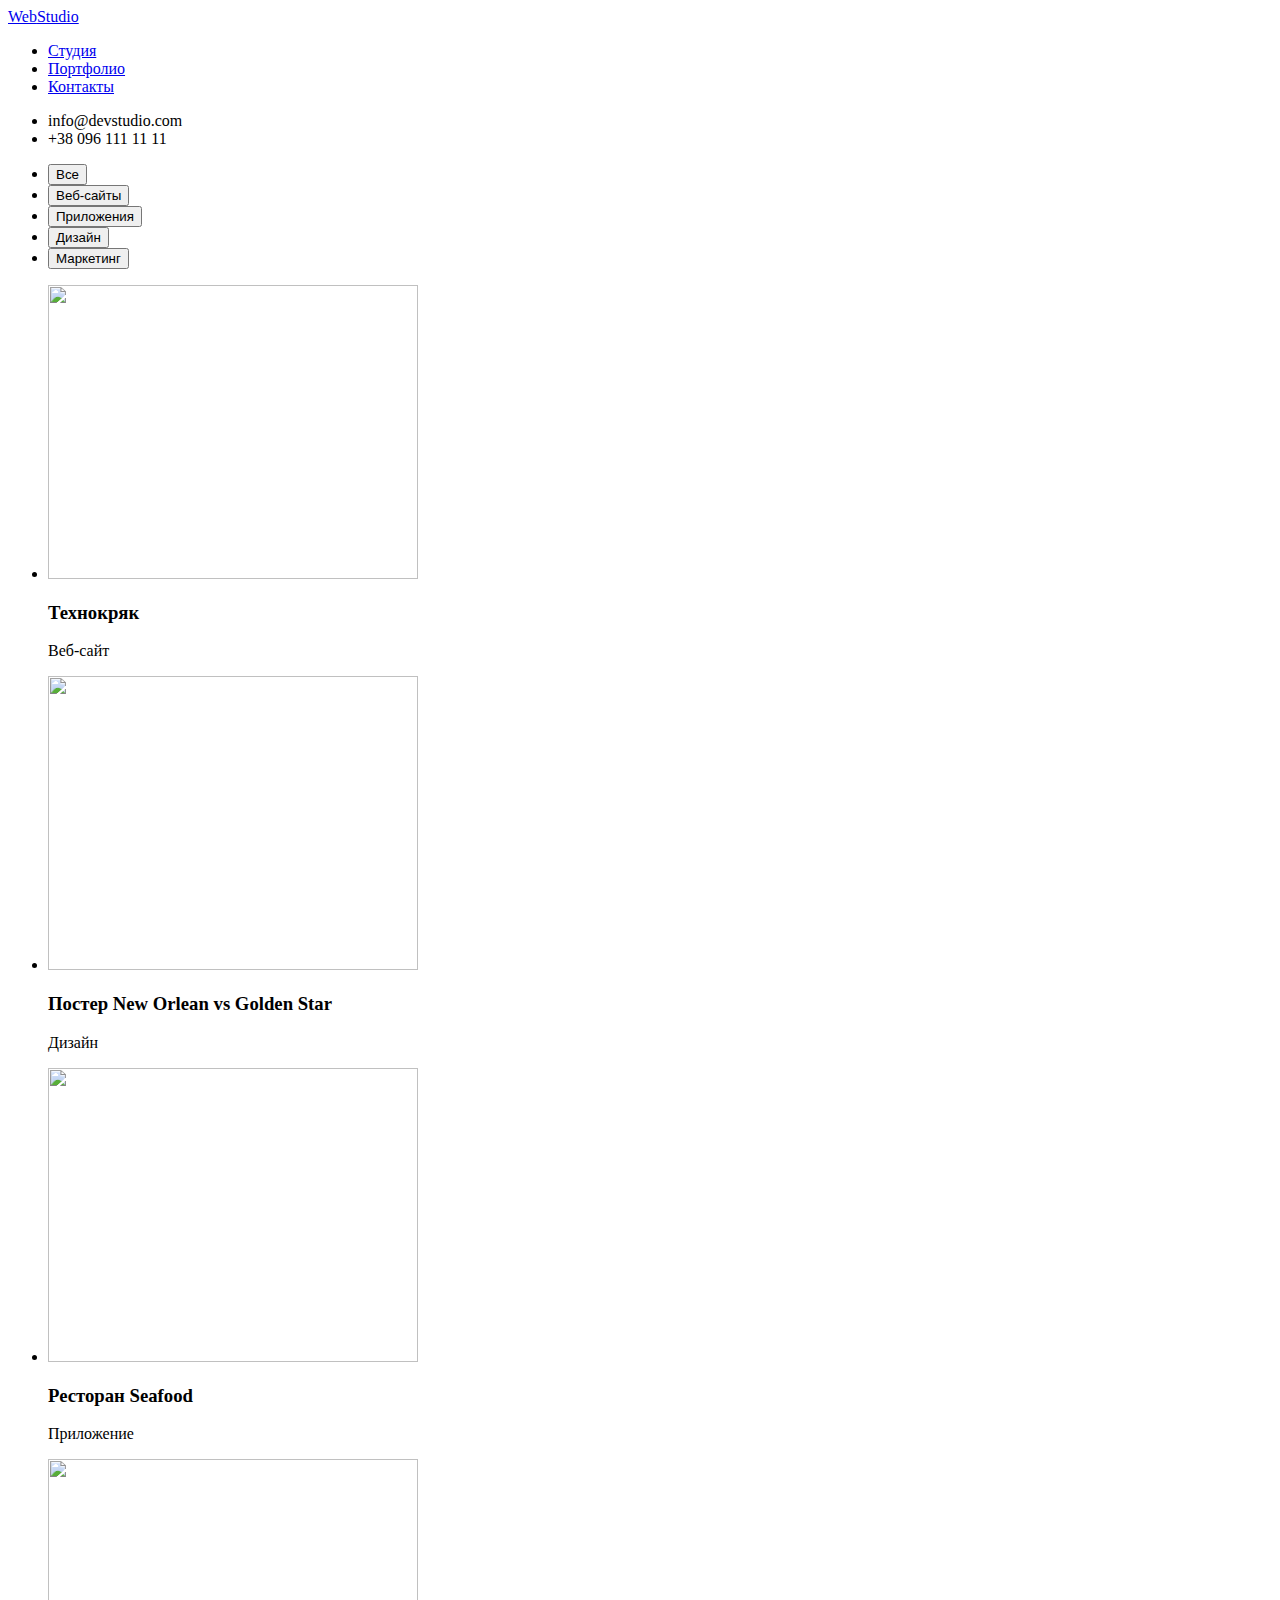
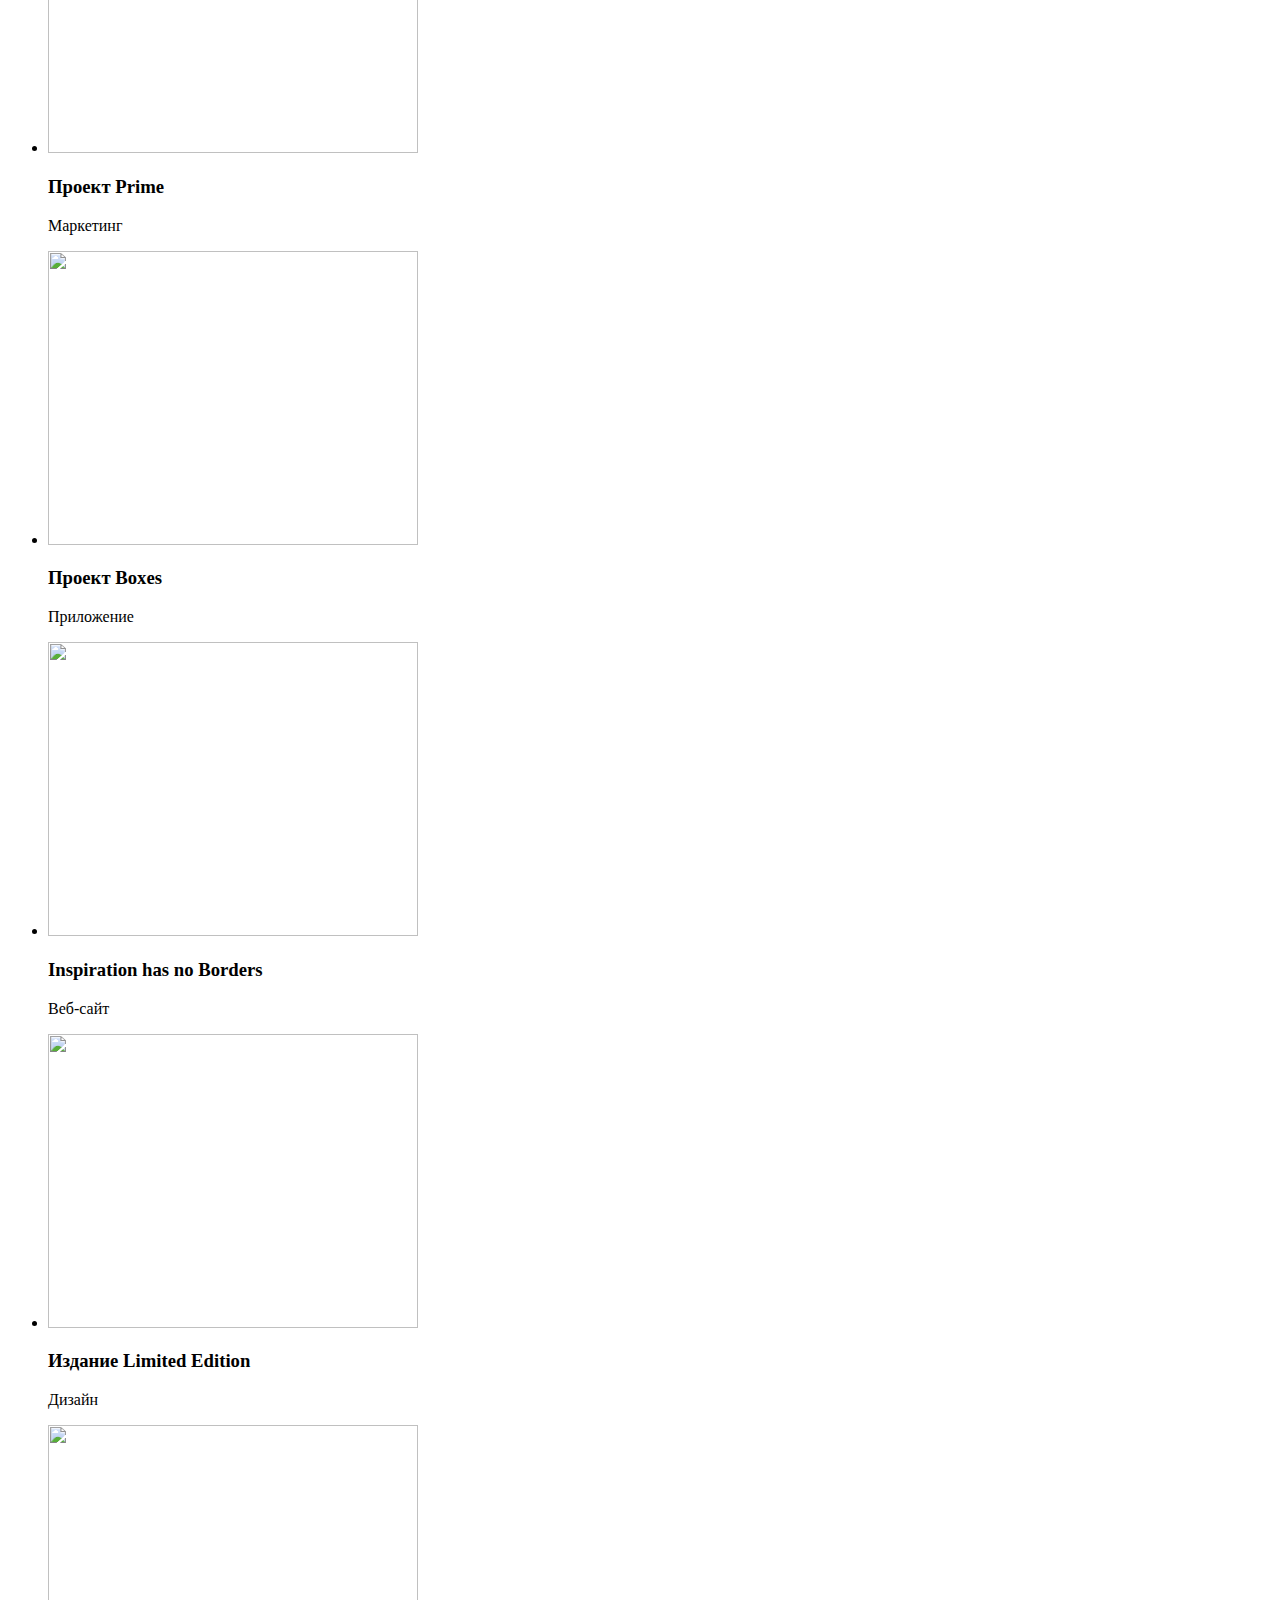
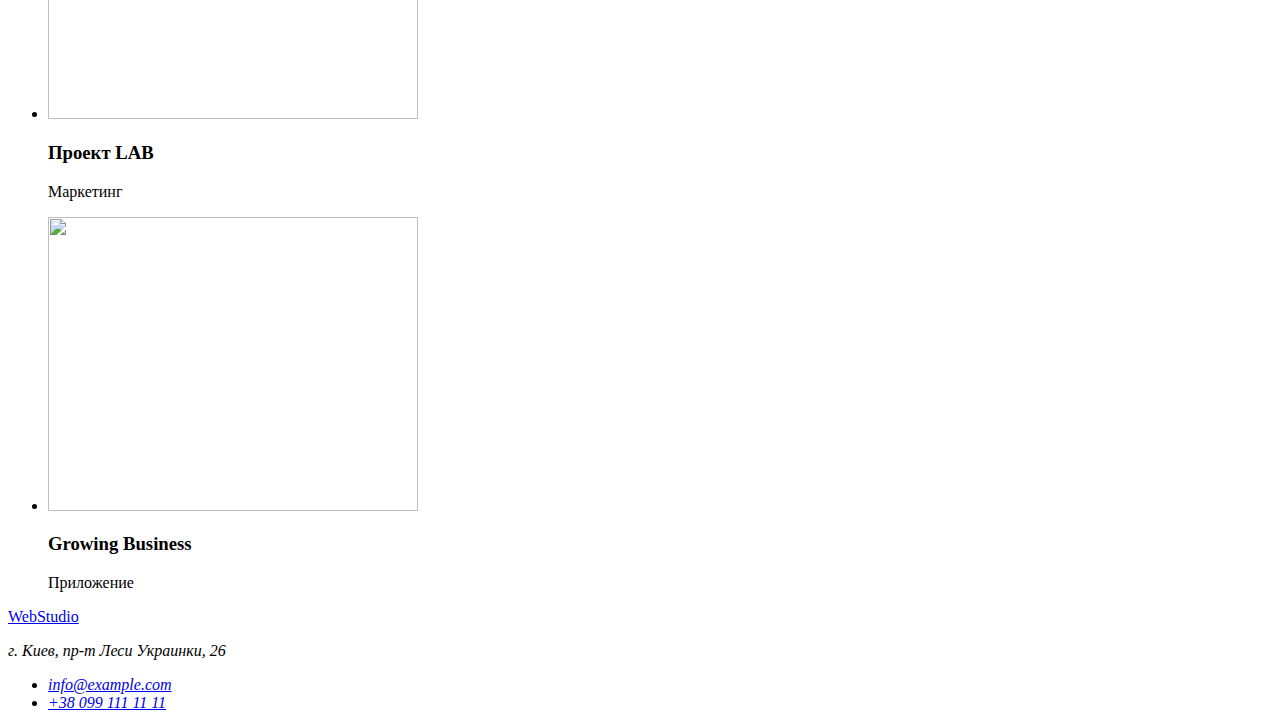
==== portfolio.html @ 505fbaa5 "Create portfolio.html" ====
<!DOCTYPE html>
<html lang="ru">
<head>
    <meta charset="UTF-8">
    <meta http-equiv="X-UA-Compatible" content="IE=edge">
    <meta name="viewport" content="width=device-width, initial-scale=1.0">
    <link href="https://fonts.googleapis.com/css2?family=Roboto:wght@400;500;700;900&display=swap" rel="stylesheet">
    <link href="https://fonts.googleapis.com/css2?family=Raleway:wght@500;600;700&display=swap" rel="stylesheet">
    <link rel="stylesheet" href="./css/style.css">
    <title>HomeWork</title>
</head>
<body>
    <header class="head">
        <nav class="nav">
            <a class="nav-logo" href="#">Web<span>Studio</span></a>
            <ul class="head-type">
                <li><a class="nav-website" href="./index.html">Студия</a></li>
                <li><a class="nav-website" href="./portfolio.html">Портфолио</a></li>
                <li><a class="nav-website" href="#">Контакты</a></li>
            </ul>
        </nav>

        <ul class="head-adress">
            <li><a class="head-link href="mailto:info@devstudio.com">info@devstudio.com</a></li>
            <li><a class="head-link href="tel:+380961111111">+38 096 111 11 11</a></li>
        </ul>
    </header>
    <main class="main-container">
        <section class="filters">
            <ul>
                <li><button class="filters-btn" type="button">Все</button></li>
                <li><button class="filters-btn" type="button">Веб-сайты</button></li>
                <li><button class="filters-btn" type="button">Приложения</button></li>
                <li><button class="filters-btn" type="button">Дизайн</button></li>
                <li><button class="filters-btn" type="button">Маркетинг</button></li>
            </ul>
            <ul>
                <li>
                    <img src="./images/img_1.jpg" width="370" height="294">
                    <h3 class="project-text">Технокряк</h3>
                    <p class="project-text-p">Веб-сайт</p>
                </li>
                <li>
                    <img src="./images/img_2.jpg" width="370" height="294">
                    <h3 class="project-text">Постер New Orlean vs Golden Star</h3>
                    <p class="project-text-p">Дизайн</p>
                </li>
                <li>
                    <img src="./images/img_3.jpg" width="370" height="294">
                    <h3 class="project-text">Ресторан Seafood</h3>
                    <p class="project-text-p">Приложение</p>
                </li>
                <li>
                    <img src="./images/img_4.jpg" width="370" height="294">
                    <h3 class="project-text">Проект Prime</h3>
                    <p class="project-text-p">Маркетинг</p>
                </li>
                <li>
                    <img src="./images/img_5.jpg" width="370" height="294">
                    <h3 class="project-text">Проект Boxes</h3>
                    <p class="project-text-p">Приложение</p>
                </li>
                <li>
                    <img src="./images/img_6.jpg" width="370" height="294">
                    <h3 class="project-text">Inspiration has no Borders</h3>
                    <p class="project-text-p">Веб-сайт</p>
                </li>
                <li>
                    <img src="./images/img_7.jpg" width="370" height="294">
                    <h3 class="project-text">Издание Limited Edition</h3>
                    <p class="project-text-p">Дизайн</p>
                </li>
                <li>
                    <img src="./images/img_8.jpg" width="370" height="294">
                    <h3 class="project-text">Проект LAB</h3>
                    <p class="project-text-p">Маркетинг</p>
                </li>
                <li>
                    <img src="./images/img_9.jpg" width="370" height="294">
                    <h3 class="project-text">Growing Business</h3>
                    <p class="project-text-p">Приложение</p>
                </li>
            </ul>
        </section>
    </main>
    <footer class="footer">
        <a class="footer-logo" href="#">Web<span>Studio</span></a>
        <address>
            <p>г. Киев, пр-т Леси Украинки, 26</p>
            <ul>
                <li class="head-adress"><a class="footer-link" href="mailto:info@example.com">info@example.com</a></li>
                <li class="head-adress"><a class="footer-link" href="tel:+380991111111">+38 099 111 11 11</a></li>
            </ul>
        </address>
    </footer>
</body>
</html>
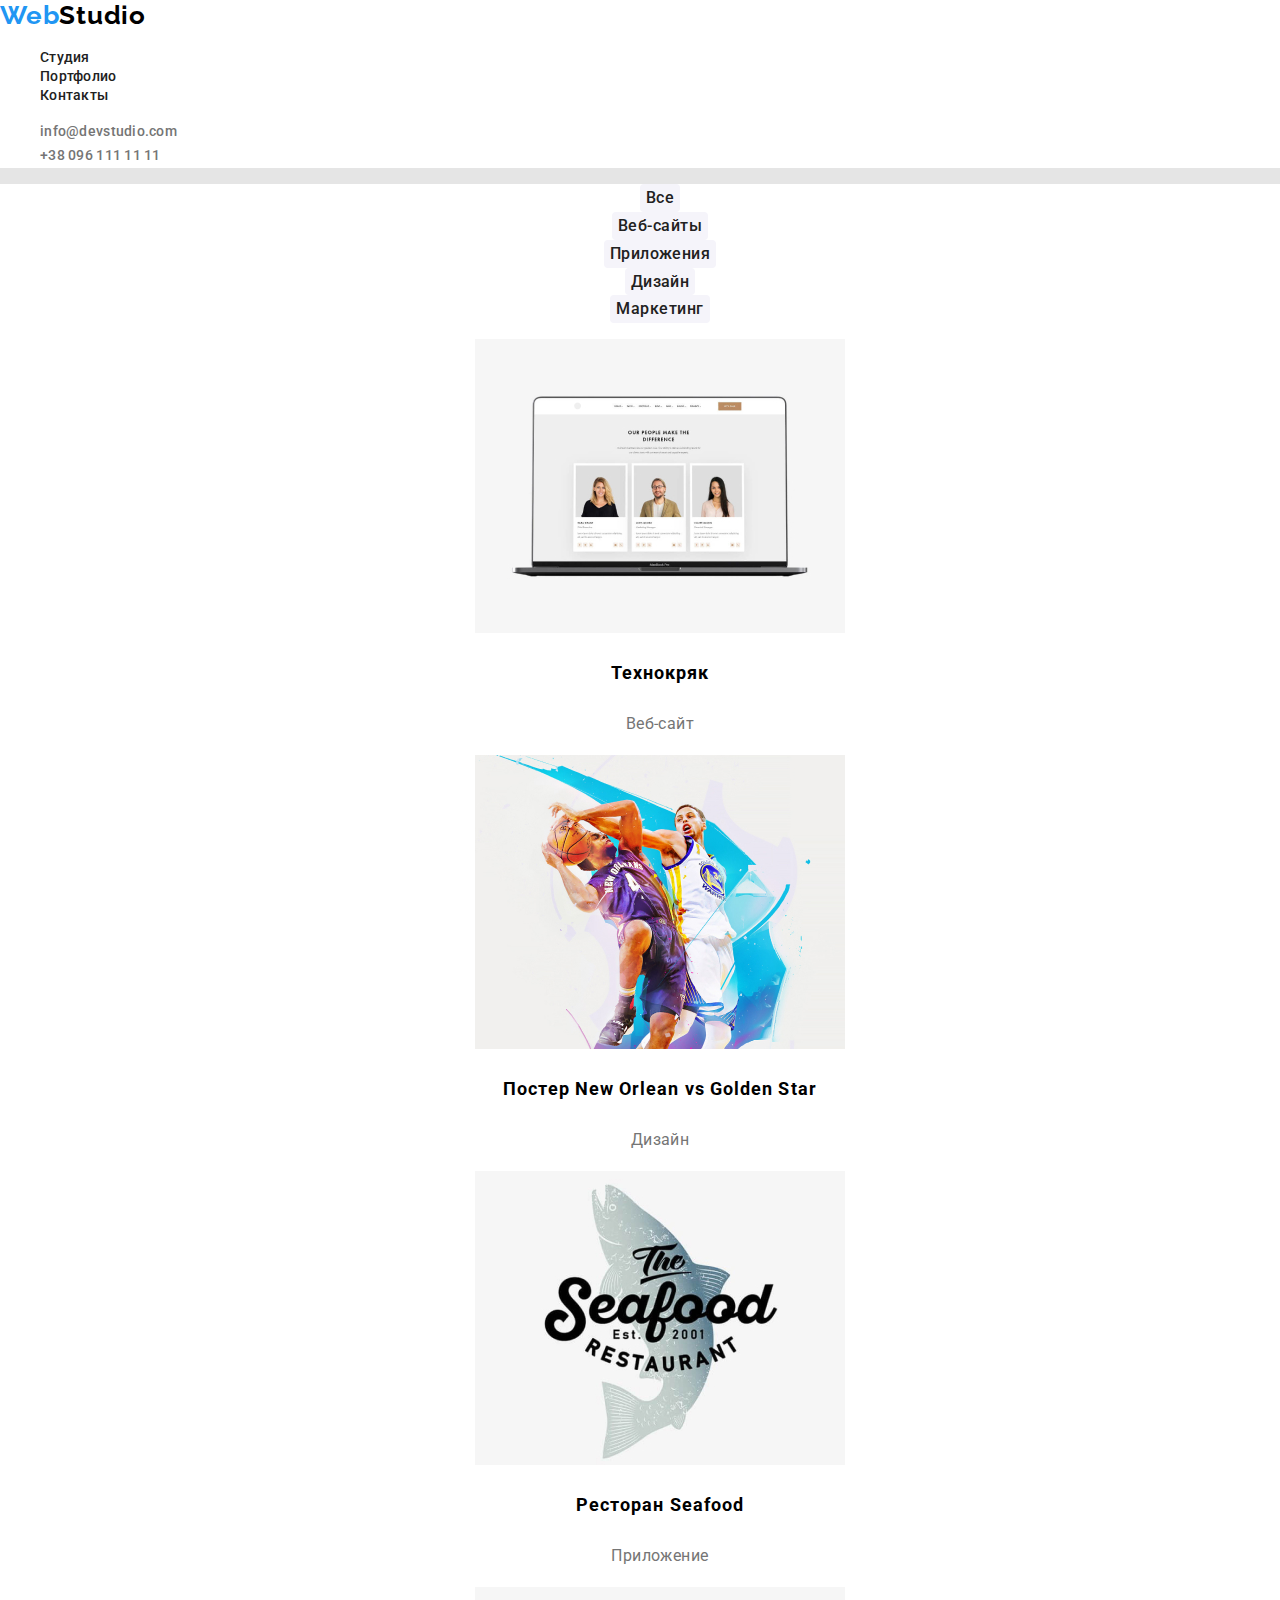
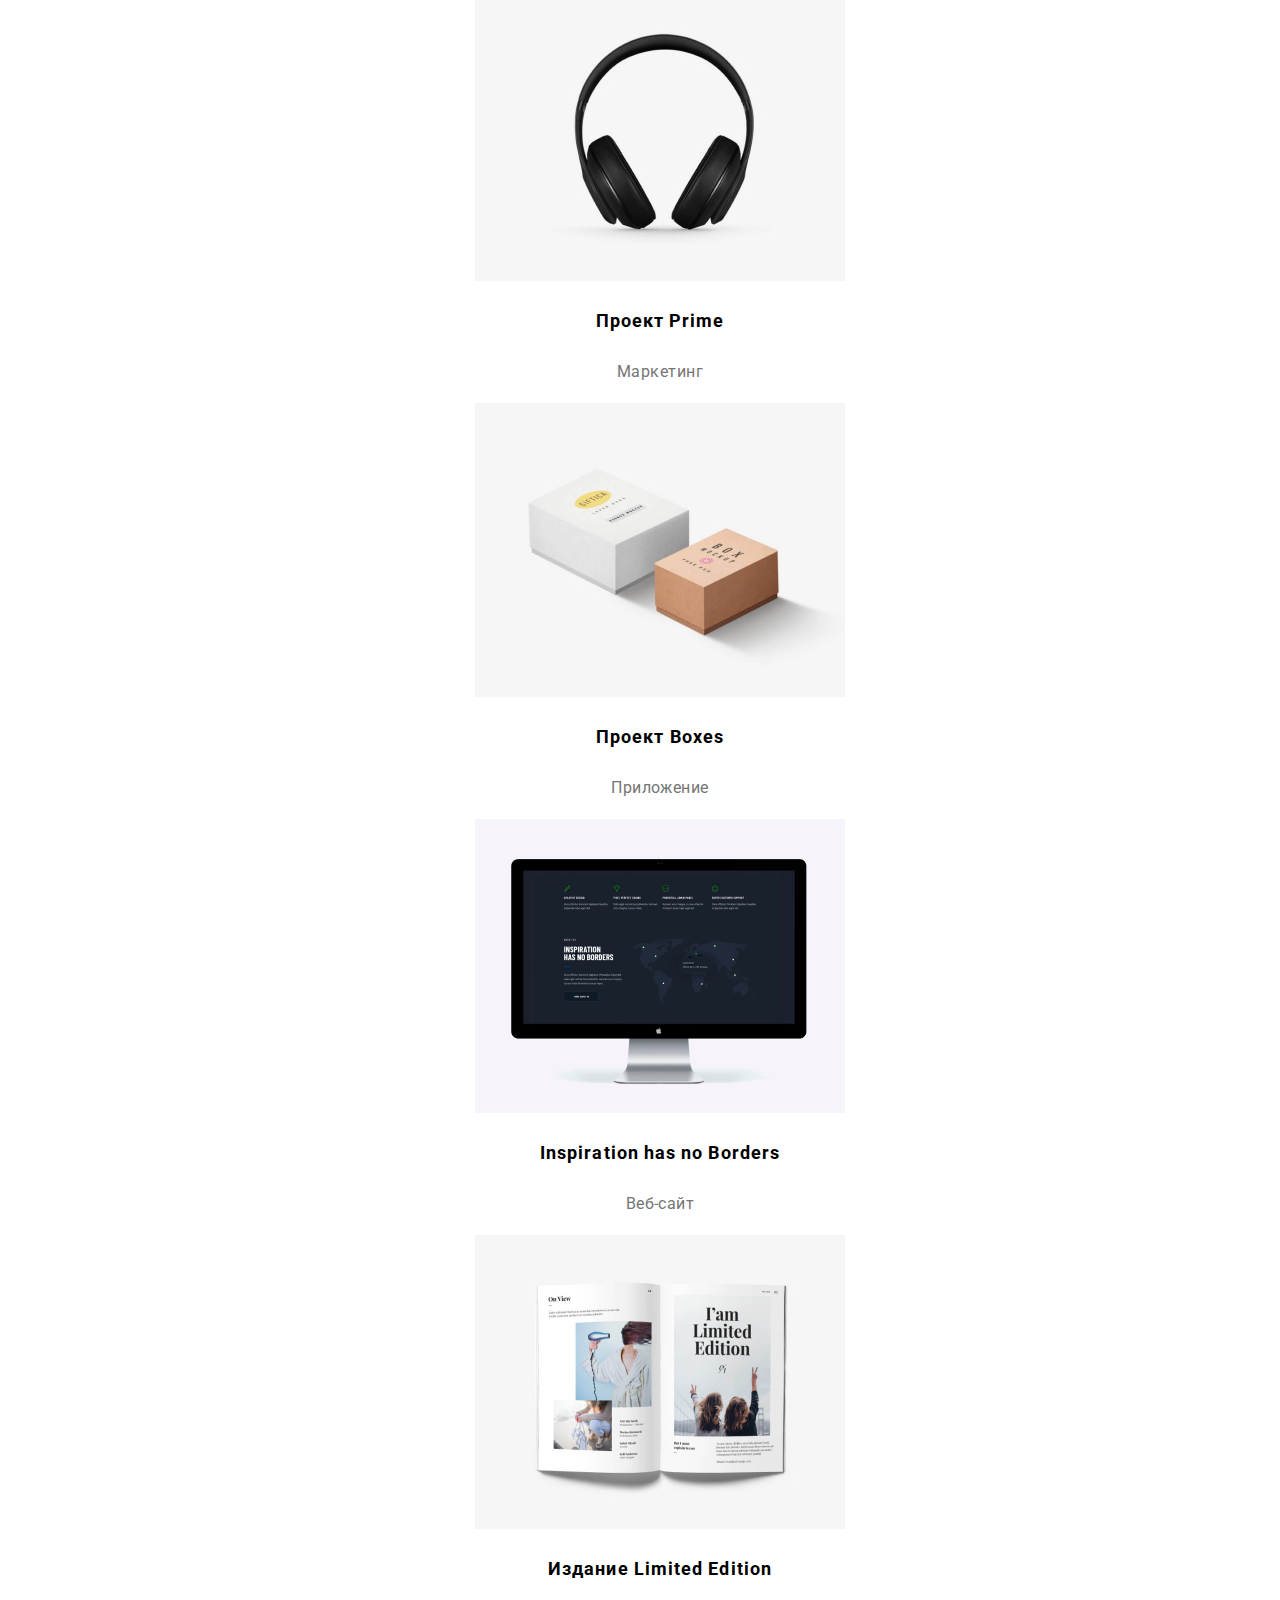
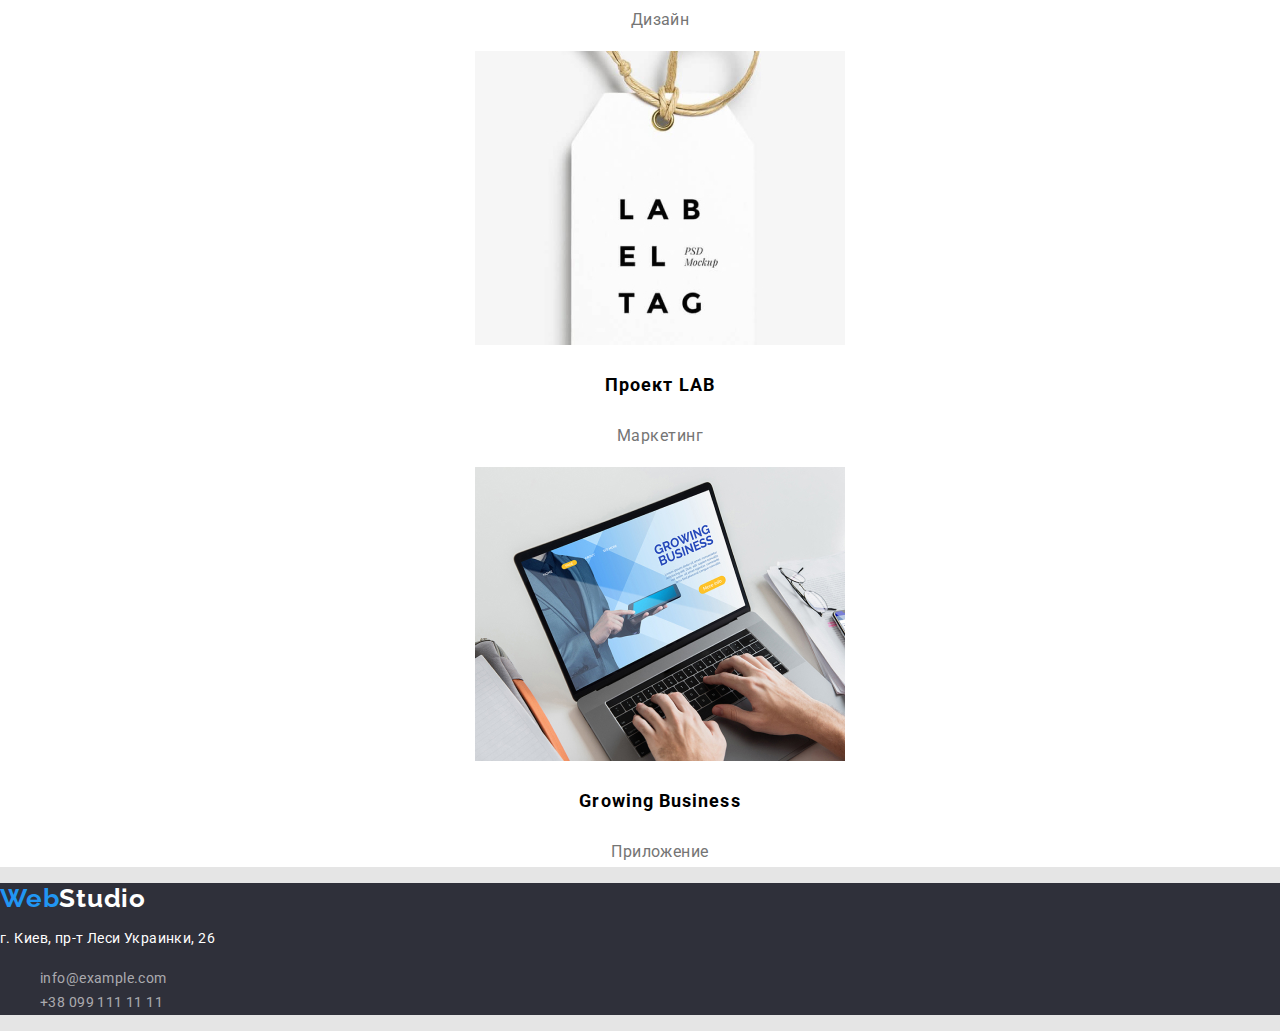
==== commit ece45bbc: "Update portfolio.html" ====
--- a/portfolio.html
+++ b/portfolio.html
@@ -21,8 +21,8 @@
         </nav>
 
         <ul class="head-adress">
-            <li><a class="head-link href="mailto:info@devstudio.com">info@devstudio.com</a></li>
-            <li><a class="head-link href="tel:+380961111111">+38 096 111 11 11</a></li>
+            <li><a class="head-link" href="mailto:info@devstudio.com">info@devstudio.com</a></li>
+            <li><a class="head-link" href="tel:+380961111111">+38 096 111 11 11</a></li>
         </ul>
     </header>
     <main class="main-container">
--- a/css/style.css
+++ b/css/style.css
@@ -0,0 +1,141 @@
+body {
+    font-family: 'Roboto', sans-serif;
+    background: #E5E5E5;
+    color: black;
+    margin: 0;
+}
+
+p {
+    letter-spacing: 0.03em;
+    font-style: normal;
+}
+
+a {
+    font-family: 'Raleway', sans-serif;
+    text-decoration: none;
+    font-weight: 500;
+    color: #212121;
+}
+
+ul {
+    list-style: none;
+}
+
+.head {
+    background: white;
+}
+
+.nav-logo {
+    font-weight: bold;
+    font-size: 26px;
+    line-height: 1.19;
+    letter-spacing: 0.03em;
+    color: #2196F3;
+}
+
+.nav-logo span {
+    color: black;
+}
+
+.nav-website {
+    font-family: 'Roboto', sans-serif;
+    font-size: 14px;
+    line-height: 1.14;
+    letter-spacing: 0.02em;
+    
+}
+
+.nav-website:hover {
+    color: #2196F3;
+}
+
+.head-adress {
+    font-style: normal;
+    font-size: 14px;
+    line-height: 1.71;
+    letter-spacing: 0.03em;
+    color: rgba(255, 255, 255, 0.6);
+ 
+}
+
+.head-link {
+    font-family: 'Roboto', sans-serif;
+    font-weight: 500;
+    font-size: 14px;
+    line-height: 1.14;
+    letter-spacing: 0.02em;
+    color: #757575;
+}
+
+.main-container {
+    background: white;
+}
+
+.filters {
+    text-align: center;
+}
+
+.filters-btn {
+    font-family: 'Roboto', sans-serif;
+    background: #F5F4FA;
+    cursor: pointer;
+    border: none;
+    border-radius: 4px;
+    font-style: normal;
+    font-weight: 500;
+    font-size: 16px;
+    line-height: 1.62;
+    letter-spacing: 0.03em;
+    color: #212121;
+}
+
+.filters-btn:hover {
+    background: #2196F3;
+    color: white;
+    box-shadow: 0px 3px 1px rgba(0, 0, 0, 0.1), 0px 1px 2px rgba(0, 0, 0, 0.08), 0px 2px 2px rgba(0, 0, 0, 0.12);
+}
+
+.project-text {
+    font-weight: bold;
+    font-size: 18px;
+    line-height: 2;
+    letter-spacing: 0.06em;
+}
+
+.project-text-p {
+    font-size: 16px;
+    line-height: 1.87;
+    color: #757575;
+}
+
+.footer {
+    background: #2F303A;
+}
+
+.footer-logo {
+    font-weight: bold;
+    font-size: 26px;
+    line-height: 1.19;
+    letter-spacing: 0.03em;
+    color: #2196F3;
+ 
+}
+
+.footer-logo span {
+    color: white;
+}
+
+.footer p {
+    font-size: 14px;
+    line-height: 1.71;
+    color: #FFFFFF;
+}
+
+.footer-link {
+    font-family: 'Roboto', sans-serif;
+    font-weight: normal;
+    font-size: 14px;
+    line-height: 1.14;
+    letter-spacing: 0.03em;
+    color: rgba(255, 255, 255, 0.6);
+}
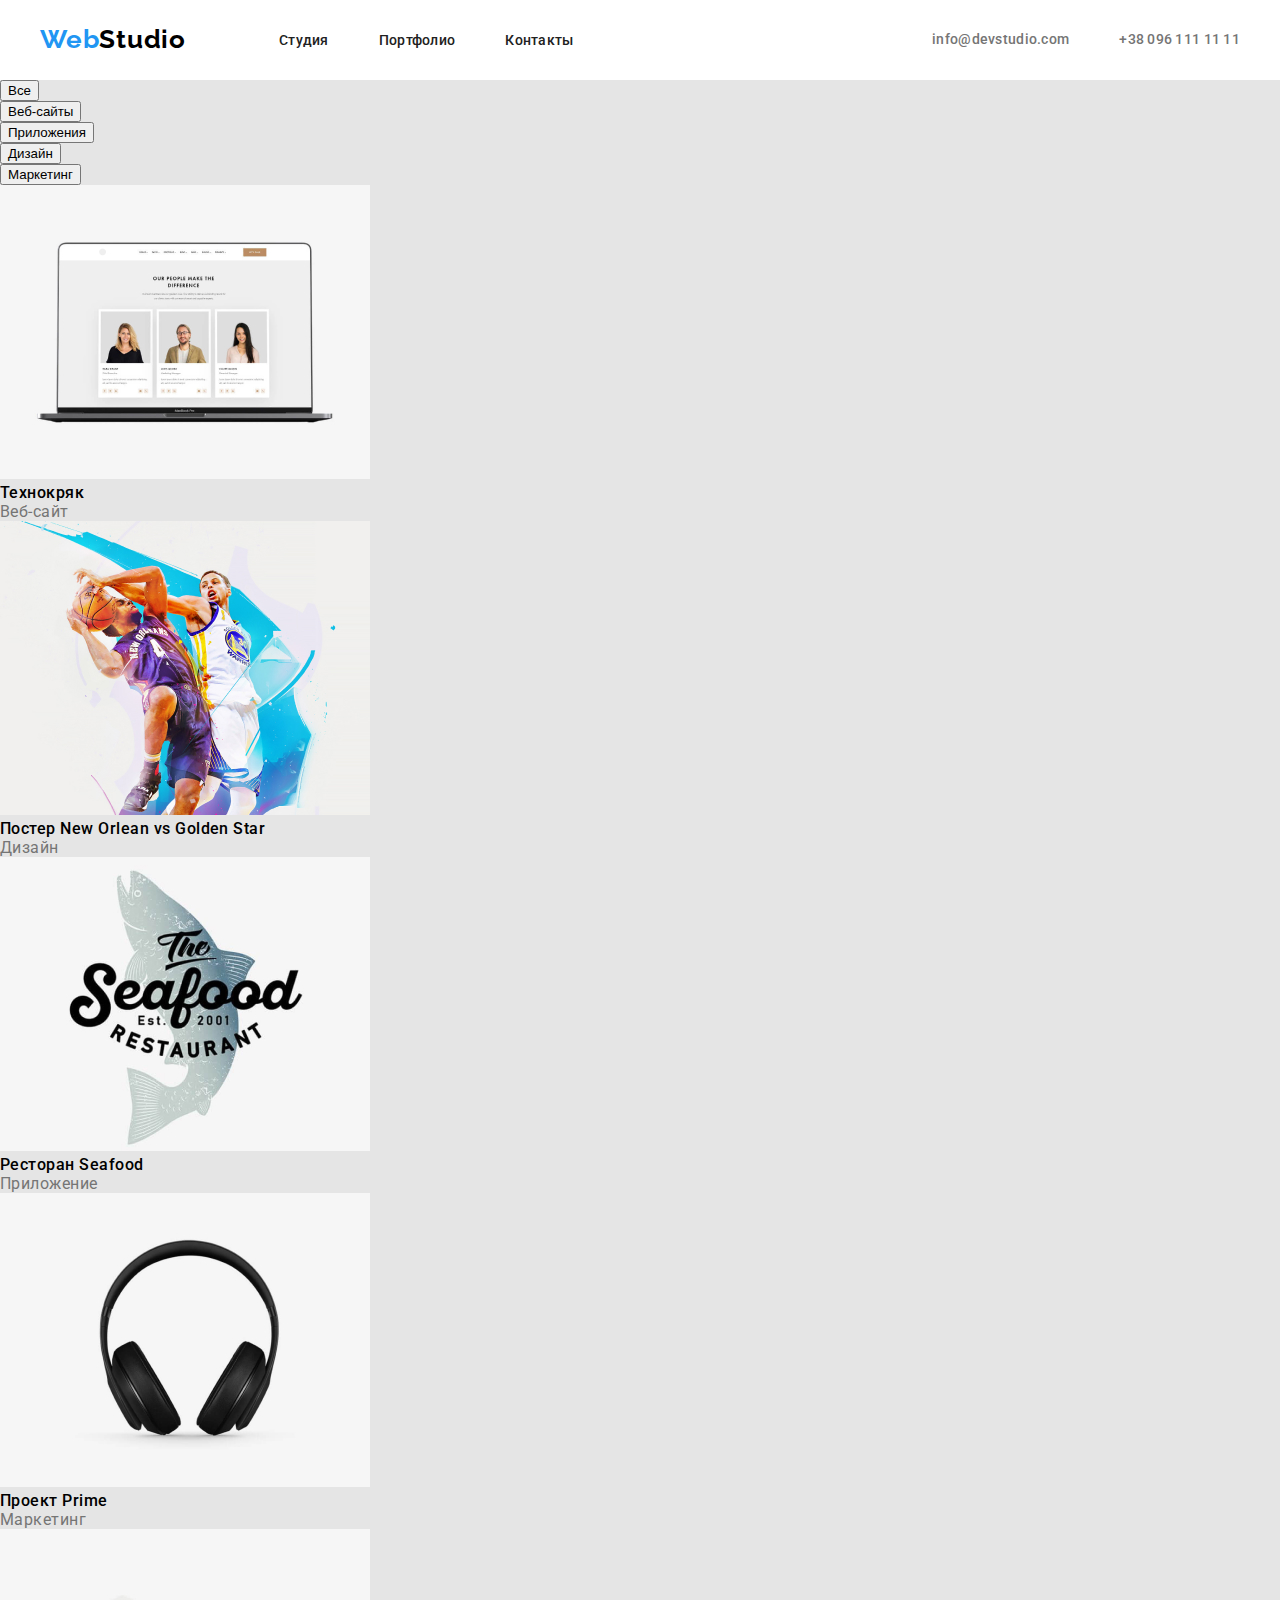
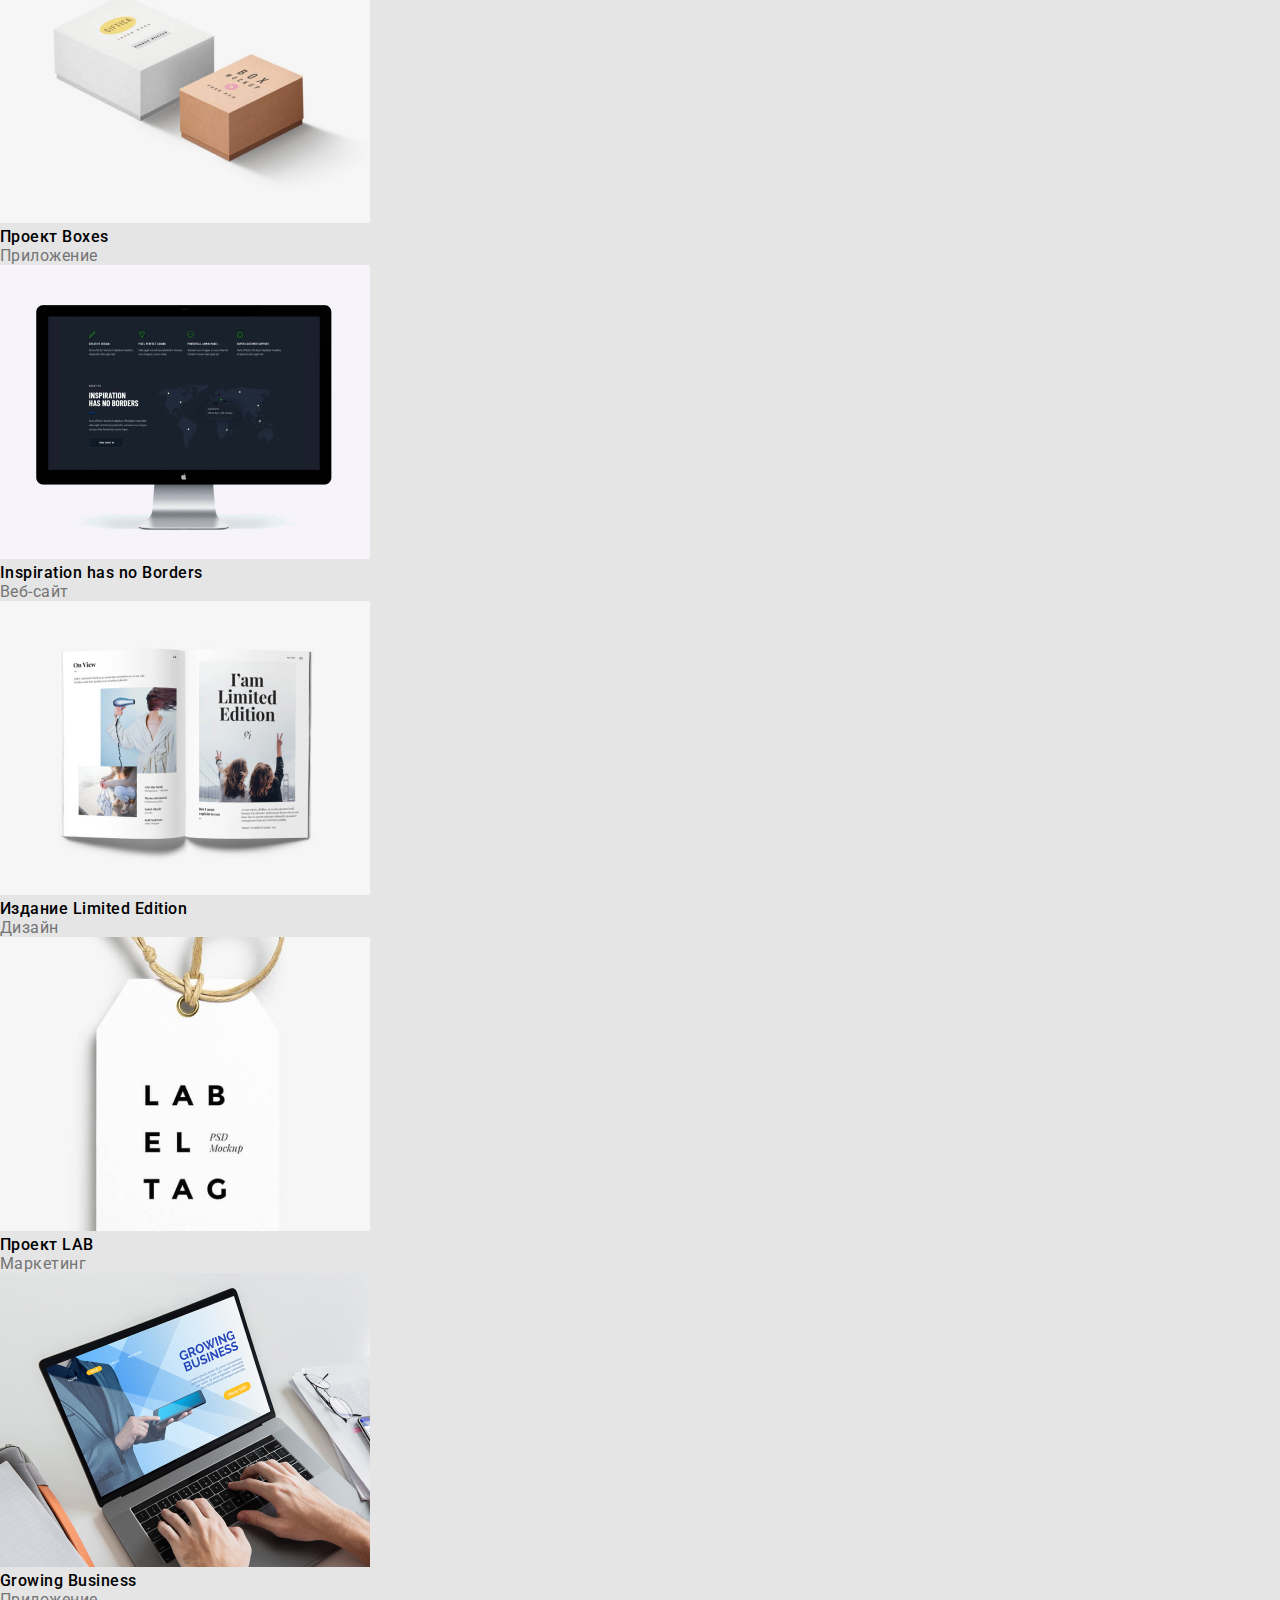
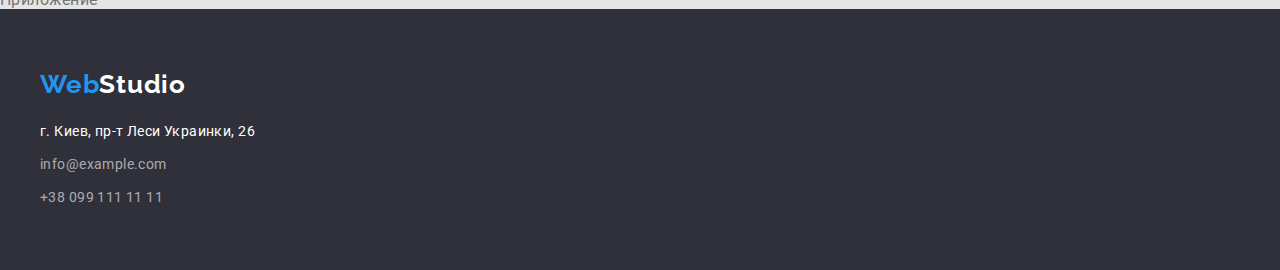
==== commit 99e2f968: "Update portfolio.html" ====
--- a/portfolio.html
+++ b/portfolio.html
@@ -6,24 +6,26 @@
     <meta name="viewport" content="width=device-width, initial-scale=1.0">
     <link href="https://fonts.googleapis.com/css2?family=Roboto:wght@400;500;700;900&display=swap" rel="stylesheet">
     <link href="https://fonts.googleapis.com/css2?family=Raleway:wght@500;600;700&display=swap" rel="stylesheet">
-    <link rel="stylesheet" href="./css/style.css">
+    <link rel="stylesheet" href="./css/styles.css">
     <title>HomeWork</title>
 </head>
 <body>
-    <header class="head">
-        <nav class="nav">
-            <a class="nav-logo" href="#">Web<span>Studio</span></a>
-            <ul class="head-type">
-                <li><a class="nav-website" href="./index.html">Студия</a></li>
-                <li><a class="nav-website" href="./portfolio.html">Портфолио</a></li>
-                <li><a class="nav-website" href="#">Контакты</a></li>
+    <header class="test head">
+        <div class="container">
+            <nav class="nav">
+                <a class="nav-logo" href="#">Web<span>Studio</span></a>
+                <ul class="head-type">
+                    <li><a class="nav-website" href="./index.html">Студия</a></li>
+                    <li><a class="nav-website" href="./portfolio.html">Портфолио</a></li>
+                    <li><a class="nav-website" href="#">Контакты</a></li>
+                </ul>
+            </nav>
+
+            <ul class="head-adress">
+                <li><a class="head-link" href="mailto:info@devstudio.com">info@devstudio.com</a></li>
+                <li><a class="head-link" href="tel:+380961111111">+38 096 111 11 11</a></li>
             </ul>
-        </nav>
-
-        <ul class="head-adress">
-            <li><a class="head-link" href="mailto:info@devstudio.com">info@devstudio.com</a></li>
-            <li><a class="head-link" href="tel:+380961111111">+38 096 111 11 11</a></li>
-        </ul>
+        </div>
     </header>
     <main class="main-container">
         <section class="filters">
@@ -84,14 +86,16 @@
         </section>
     </main>
     <footer class="footer">
-        <a class="footer-logo" href="#">Web<span>Studio</span></a>
-        <address>
-            <p>г. Киев, пр-т Леси Украинки, 26</p>
-            <ul>
-                <li class="head-adress"><a class="footer-link" href="mailto:info@example.com">info@example.com</a></li>
-                <li class="head-adress"><a class="footer-link" href="tel:+380991111111">+38 099 111 11 11</a></li>
-            </ul>
-        </address>
+        <div class="container footer-block">
+            <a class="footer-logo" href="#">Web<span>Studio</span></a>
+            <address>
+                <ul class="footer-type">
+                    <li><p>г. Киев, пр-т Леси Украинки, 26</p></li>
+                    <li class="footer-adress"><a class="footer-link" href="mailto:info@example.com">info@example.com</a></li>
+                    <li class="footer-adress"><a class="footer-link" href="tel:+380991111111">+38 099 111 11 11</a></li>
+                </ul>
+            </address>
+        </div>
     </footer>
 </body>
 </html>
--- a/css/styles.css
+++ b/css/styles.css
@@ -0,0 +1,291 @@
+body {
+    font-family: 'Roboto', sans-serif;
+    background: #E5E5E5;
+    color: black;
+    margin: 0;
+    padding: 0;
+}
+
+p {
+    letter-spacing: 0.03em;
+    color: #757575;
+}
+
+a {
+    font-family: 'Raleway', sans-serif;
+    text-decoration: none;
+    font-weight: 500;
+    color: #212121;
+}
+
+h1 {
+    font-weight: 900;
+    font-size: 44px;
+    line-height: 1.36;
+    text-align: center;
+    letter-spacing: 0.06em;
+    text-transform: uppercase;
+    color: #FFFFFF;
+}
+
+h2 {
+    text-align: center;
+    font-weight: bold;
+    font-size: 36px;
+    line-height: 1.17;
+    letter-spacing: 0.03em;
+}
+
+h3 {
+    font-style: normal;
+    font-weight: 500;
+    font-size: 16px;
+    line-height: 1.19;
+    letter-spacing: 0.03em;
+}
+
+ul {
+    list-style: none;
+}
+
+h1,
+h2,
+h3,
+p,
+ul {
+    margin: 0;
+    padding: 0;
+}
+
+.head {
+    background: white;
+}
+
+.test .container {
+    display: flex;
+    align-items: center;
+    justify-content: space-between;
+}
+
+.container {
+    width: 1200px;
+    margin-left: auto;
+    margin-right: auto;
+    padding-left: 15px;
+    padding-right: 15px;
+}
+
+.nav {
+    display: inline-flex;
+    align-items: center;
+    padding-top: 24px;
+    padding-bottom: 25px;
+}
+
+.nav-logo {
+    font-weight: bold;
+    font-size: 26px;
+    line-height: 1.19;
+    letter-spacing: 0.03em;
+    color: #2196F3;
+    margin-right: 93px;
+}
+
+.nav-logo span {
+    color: black;
+}
+
+.head-type {
+    display: inline-flex;
+}
+
+.head-type li {
+    margin-right: 50px;
+}
+
+.head-type li:last-child {
+    margin-right: 0;
+}
+
+.nav-website {
+    font-family: 'Roboto', sans-serif;
+    font-size: 14px;
+    line-height: 1.14;
+    letter-spacing: 0.02em;
+}
+
+.nav-website:hover {
+    color: #2196F3;
+}
+
+.head-adress {
+    font-style: normal;
+    font-size: 14px;
+    line-height: 1.71;
+    letter-spacing: 0.03em;
+    color: rgba(255, 255, 255, 0.6);
+    display: inline-flex;
+    
+}
+
+.head-adress li {
+    margin-right: 50px;
+}
+
+.head-adress li:last-child {
+    margin-right: 0;
+}
+
+.head-link {
+    font-family: 'Roboto', sans-serif;
+    font-weight: 500;
+    font-size: 14px;
+    line-height: 1.14;
+    letter-spacing: 0.02em;
+    color: #757575;
+}
+
+.head-link:hover {
+    color: #2196F3;
+}
+
+.head-text {
+    font-size: 14px;
+    line-height: 1.71;
+    width: 270px;
+    margin-top: 10px;
+}
+
+.type-text {
+    text-align: center;
+    background: #FFFFFF;
+    box-shadow: 0px 1px 3px rgba(0, 0, 0, 0.12), 0px 1px 1px rgba(0, 0, 0, 0.14), 0px 2px 1px rgba(0, 0, 0, 0.2);
+    border-radius: 0px 0px 4px 4px;
+}
+
+.type-text h3 {
+    margin-top: 30px;
+    margin-bottom: 10px;
+}
+
+.type-text p {
+    margin-bottom: 30px;
+}
+
+.btn {
+    width: 200px;
+    height: 50px;
+    font-style: normal;
+    font-weight: bold;
+    font-size: 16px;
+    line-height: 1.87;
+    background-color: #2196F3;
+    box-shadow: 0px 4px 4px rgba(0, 0, 0, 0.15);
+    color: white;
+    margin-top: 30px;
+    border: none;
+    border-radius: 4px;
+}
+
+.section {
+    padding-bottom: 94px;
+}
+
+.decision {
+    background-color: #2F303A;
+    text-align: center;
+    padding: 200px 0;
+}
+
+.info {
+    padding-top: 94px;
+    background-color: white;
+}
+
+.pictures {
+    background-color: white;
+}
+
+.section h2 {
+    margin-bottom: 50px;
+}
+
+.main-type {
+    width: 100%;
+    display: inline-flex;
+    justify-content: space-between;
+}
+
+.name-title {
+    font-weight: bold;
+    font-size: 14px;
+    line-height: 1.14;
+    text-transform: uppercase;
+}
+
+.text {
+    font-style: normal;
+    font-size: 16px;
+    line-height: 1.19;
+}
+
+.foot {
+    padding-top: 94px;
+}
+
+.footer {
+    background: #2F303A;
+}
+
+.footer-block {
+    padding-top: 60px;
+    padding-bottom: 60px;
+}
+
+.footer-logo {
+    font-family: 'Raleway', sans-serif;
+    font-weight: bold;
+    font-size: 26px;
+    line-height: 1.19;
+    letter-spacing: 0.03em;
+    color: #2196F3;
+}
+
+.footer-logo span {
+    color: white;
+}
+
+.footer p {
+    font-family: 'Roboto', sans-serif;
+    font-style: normal;
+    font-style: normal;
+    font-size: 14px;
+    line-height: 1.71;
+    color: #FFFFFF;
+    letter-spacing: 0.03em;
+    margin-top: 20px;
+}
+
+.footer-type li:not(:last-child) {
+    margin-bottom: 9px;
+}
+
+.footer-adress {
+    font-style: normal;
+    font-size: 14px;
+    line-height: 1.71;
+    letter-spacing: 0.03em;
+    color: rgba(255, 255, 255, 0.6);
+    
+    align-items: center;
+}
+
+.footer-link {
+    font-family: 'Roboto', sans-serif;
+    font-weight: normal;
+    font-size: 14px;
+    line-height: 1.14;
+    letter-spacing: 0.03em;
+    color: rgba(255, 255, 255, 0.6);
+}
+
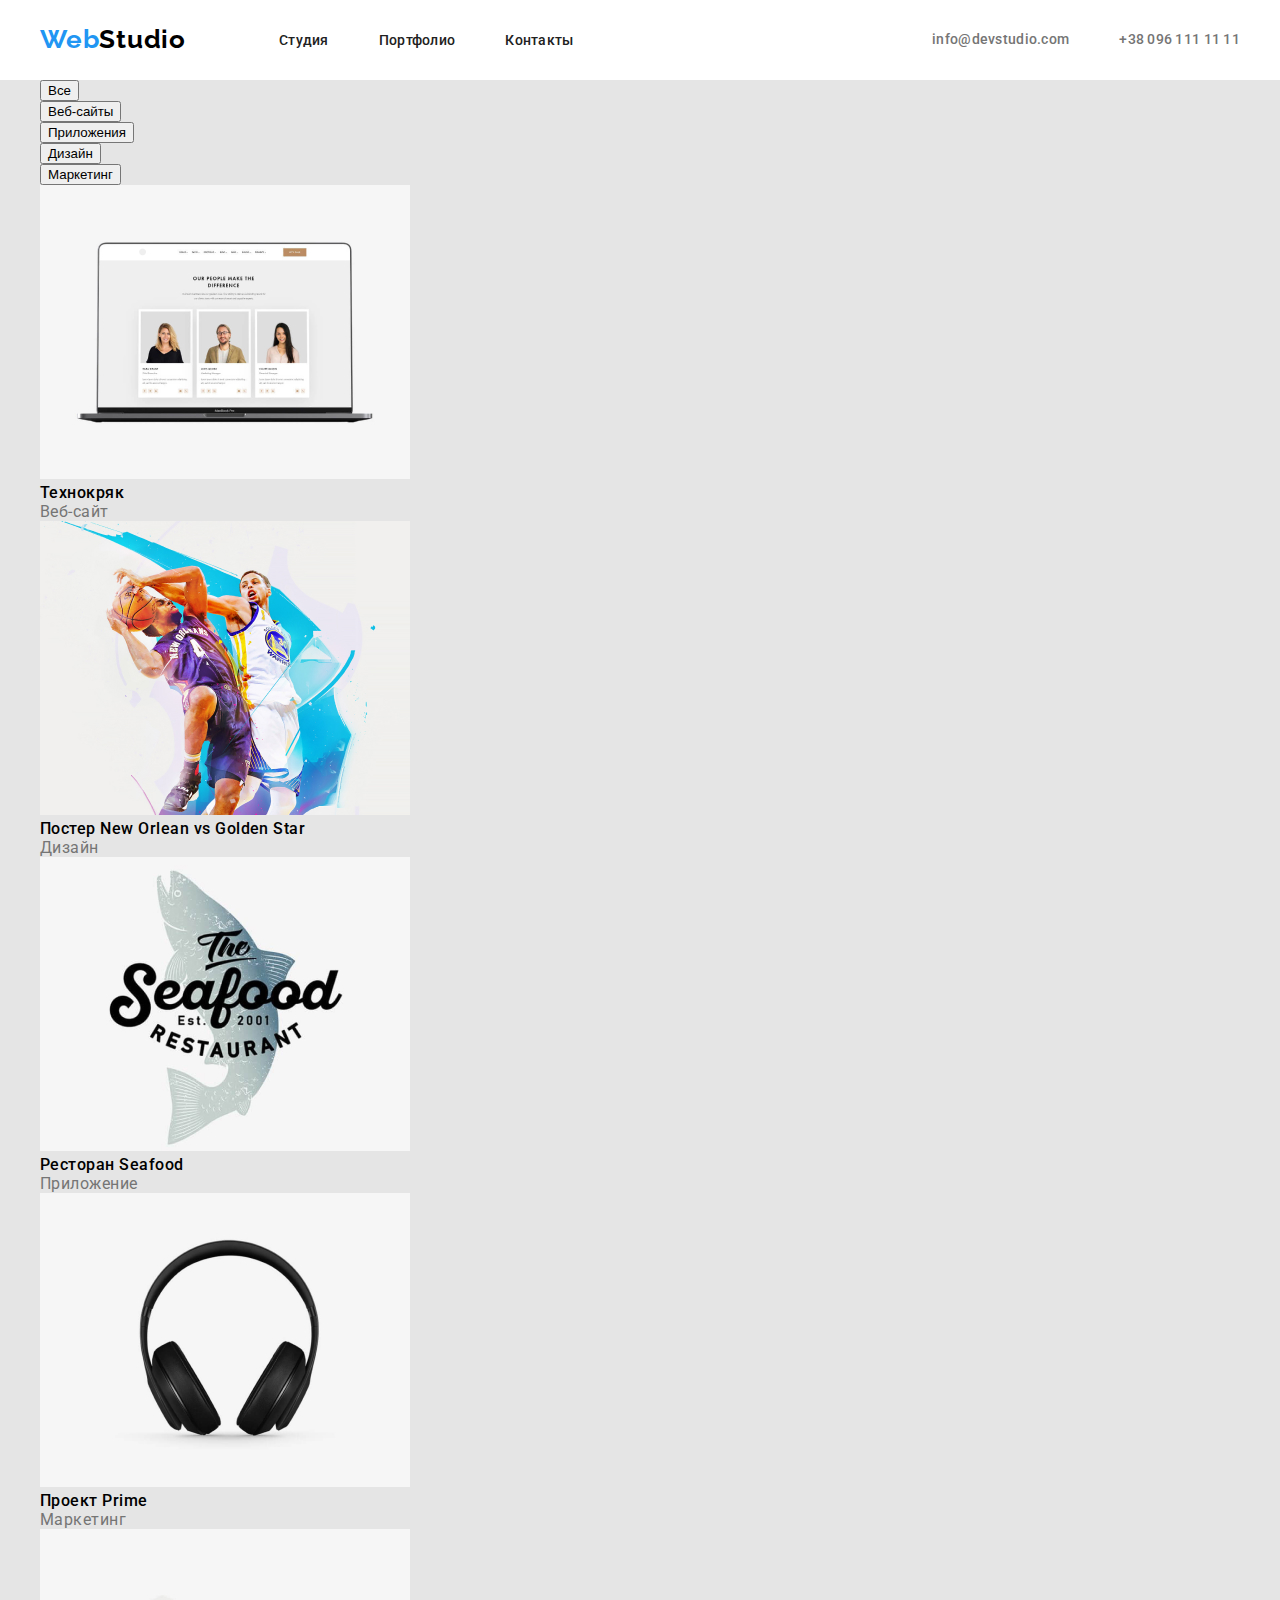
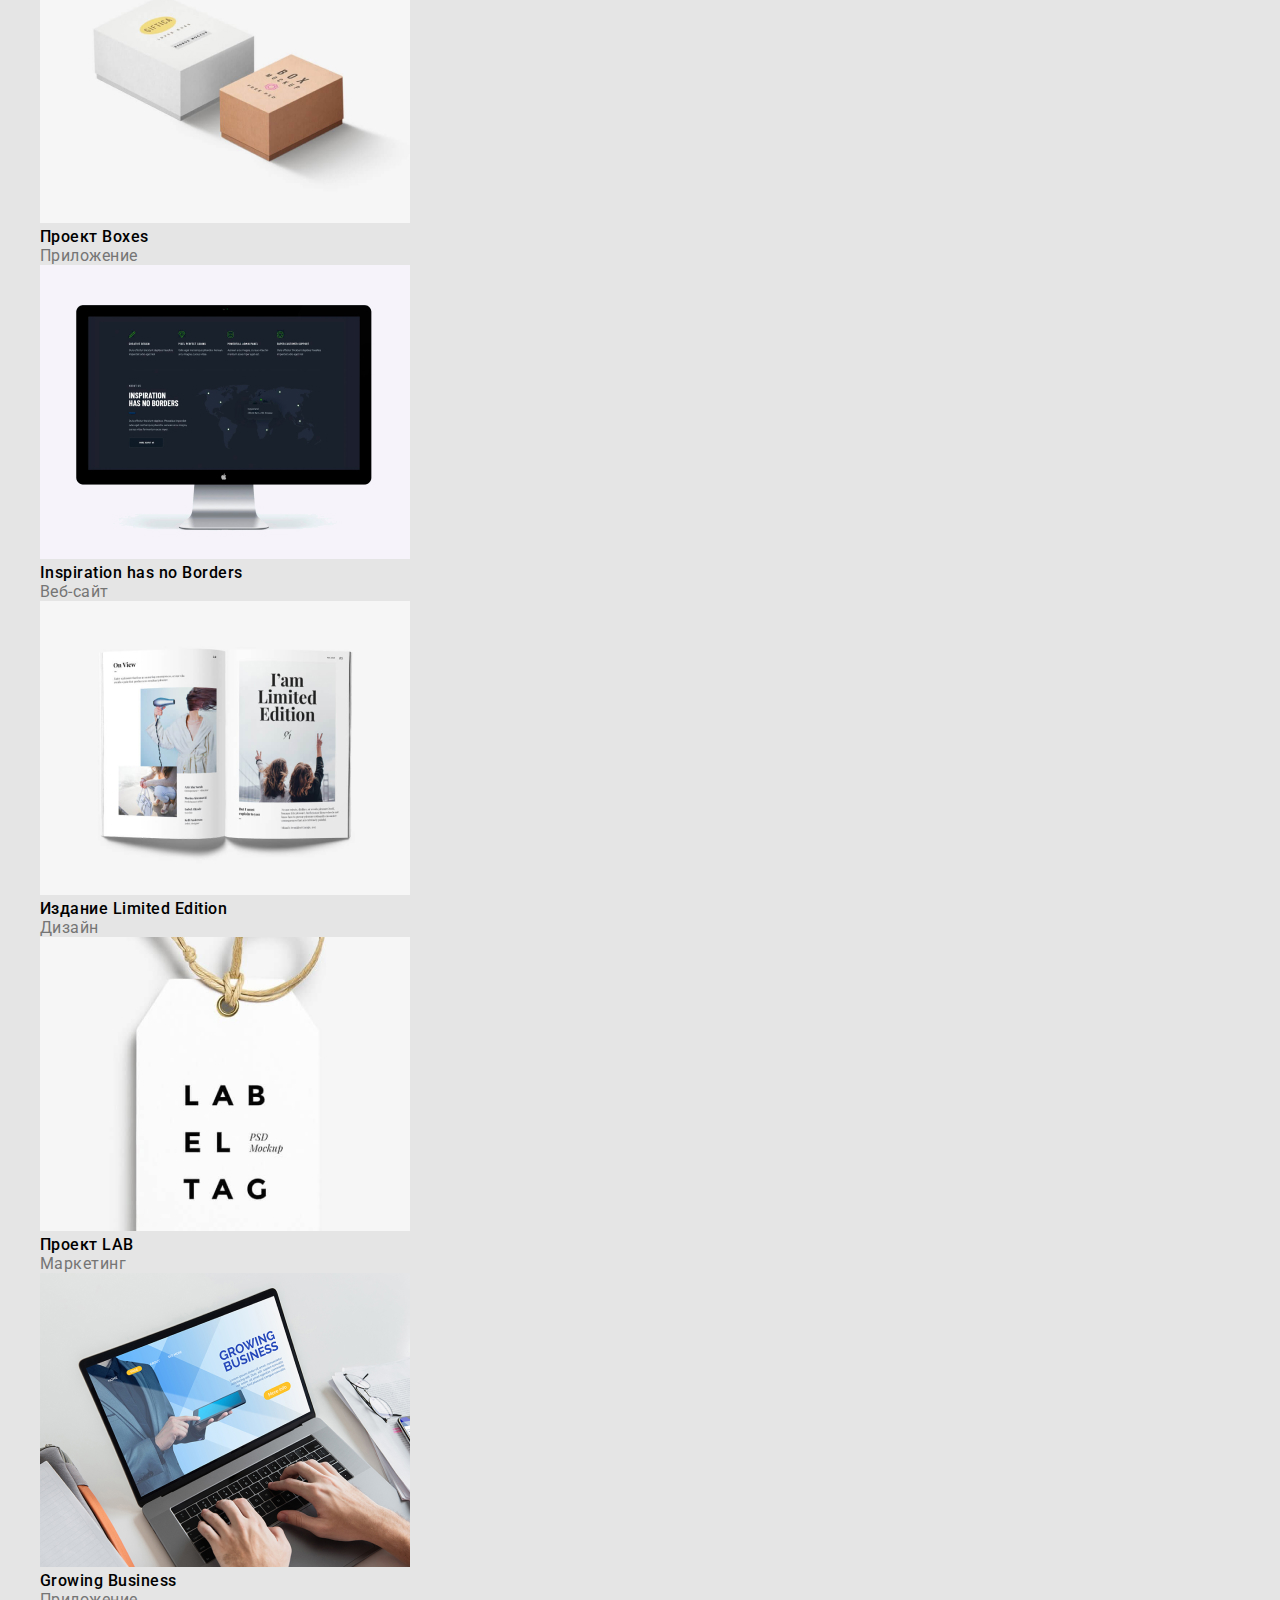
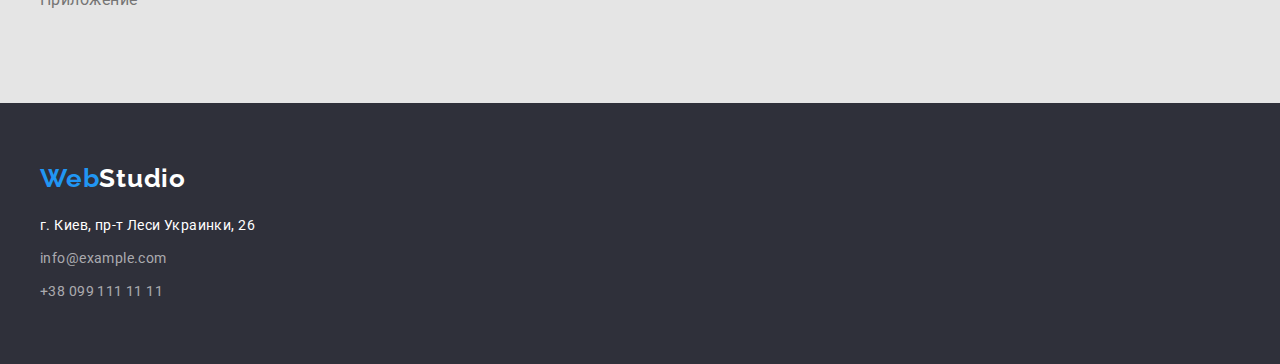
==== commit c525129e: "Update portfolio.html" ====
--- a/portfolio.html
+++ b/portfolio.html
@@ -28,62 +28,82 @@
         </div>
     </header>
     <main class="main-container">
-        <section class="filters">
-            <ul>
-                <li><button class="filters-btn" type="button">Все</button></li>
-                <li><button class="filters-btn" type="button">Веб-сайты</button></li>
-                <li><button class="filters-btn" type="button">Приложения</button></li>
-                <li><button class="filters-btn" type="button">Дизайн</button></li>
-                <li><button class="filters-btn" type="button">Маркетинг</button></li>
-            </ul>
-            <ul>
-                <li>
-                    <img src="./images/img_1.jpg" width="370" height="294">
-                    <h3 class="project-text">Технокряк</h3>
-                    <p class="project-text-p">Веб-сайт</p>
-                </li>
-                <li>
-                    <img src="./images/img_2.jpg" width="370" height="294">
-                    <h3 class="project-text">Постер New Orlean vs Golden Star</h3>
-                    <p class="project-text-p">Дизайн</p>
-                </li>
-                <li>
-                    <img src="./images/img_3.jpg" width="370" height="294">
-                    <h3 class="project-text">Ресторан Seafood</h3>
-                    <p class="project-text-p">Приложение</p>
-                </li>
-                <li>
-                    <img src="./images/img_4.jpg" width="370" height="294">
-                    <h3 class="project-text">Проект Prime</h3>
-                    <p class="project-text-p">Маркетинг</p>
-                </li>
-                <li>
-                    <img src="./images/img_5.jpg" width="370" height="294">
-                    <h3 class="project-text">Проект Boxes</h3>
-                    <p class="project-text-p">Приложение</p>
-                </li>
-                <li>
-                    <img src="./images/img_6.jpg" width="370" height="294">
-                    <h3 class="project-text">Inspiration has no Borders</h3>
-                    <p class="project-text-p">Веб-сайт</p>
-                </li>
-                <li>
-                    <img src="./images/img_7.jpg" width="370" height="294">
-                    <h3 class="project-text">Издание Limited Edition</h3>
-                    <p class="project-text-p">Дизайн</p>
-                </li>
-                <li>
-                    <img src="./images/img_8.jpg" width="370" height="294">
-                    <h3 class="project-text">Проект LAB</h3>
-                    <p class="project-text-p">Маркетинг</p>
-                </li>
-                <li>
-                    <img src="./images/img_9.jpg" width="370" height="294">
-                    <h3 class="project-text">Growing Business</h3>
-                    <p class="project-text-p">Приложение</p>
-                </li>
-            </ul>
-        </section>
+        <div class="container">
+            <section class="section filters">
+                <ul class="bottoms">
+                    <li><button class="filters-btn" type="button">Все</button></li>
+                    <li><button class="filters-btn" type="button">Веб-сайты</button></li>
+                    <li><button class="filters-btn" type="button">Приложения</button></li>
+                    <li><button class="filters-btn" type="button">Дизайн</button></li>
+                    <li><button class="filters-btn" type="button">Маркетинг</button></li>
+                </ul>
+                <ul class="wrap-box">
+                    <li>
+                        <img src="./images/img_1.jpg" width="370" height="294">
+                        <div class="more-info">
+                            <h3 class="project-text">Технокряк</h3>
+                            <p class="project-text-p">Веб-сайт</p>
+                        </div>
+                    </li>
+                    <li>
+                        <img src="./images/img_2.jpg" width="370" height="294">
+                        <div class="more-info">
+                            <h3 class="project-text">Постер New Orlean vs Golden Star</h3>
+                            <p class="project-text-p">Дизайн</p>
+                        </div>
+                    </li>
+                    <li>
+                        <img src="./images/img_3.jpg" width="370" height="294">
+                        <div class="more-info">
+                            <h3 class="project-text">Ресторан Seafood</h3>
+                            <p class="project-text-p">Приложение</p>
+                        </div>
+                    </li>
+                    <li>
+                        <img src="./images/img_4.jpg" width="370" height="294">
+                        <div class="more-info">
+                            <h3 class="project-text">Проект Prime</h3>
+                            <p class="project-text-p">Маркетинг</p>
+                        </div>
+                    </li>
+                    <li>
+                        <img src="./images/img_5.jpg" width="370" height="294">
+                        <div class="more-info">
+                            <h3 class="project-text">Проект Boxes</h3>
+                            <p class="project-text-p">Приложение</p>
+                        </div>
+                    </li>
+                    <li>
+                        <img src="./images/img_6.jpg" width="370" height="294">
+                        <div class="more-info">
+                            <h3 class="project-text">Inspiration has no Borders</h3>
+                            <p class="project-text-p">Веб-сайт</p>
+                        </div>
+                    </li>
+                    <li>
+                        <img src="./images/img_7.jpg" width="370" height="294">
+                        <div class="more-info">
+                            <h3 class="project-text">Издание Limited Edition</h3>
+                            <p class="project-text-p">Дизайн</p>
+                        </div>
+                    </li>
+                    <li>
+                        <img src="./images/img_8.jpg" width="370" height="294">
+                        <div class="more-info">
+                            <h3 class="project-text">Проект LAB</h3>
+                            <p class="project-text-p">Маркетинг</p>
+                        </div>
+                    </li>
+                    <li>
+                        <img src="./images/img_9.jpg" width="370" height="294">
+                        <div class="more-info">
+                            <h3 class="project-text">Growing Business</h3>
+                            <p class="project-text-p">Приложение</p>
+                        </div>
+                    </li>
+                </ul>
+            </section>
+        </div>
     </main>
     <footer class="footer">
         <div class="container footer-block">
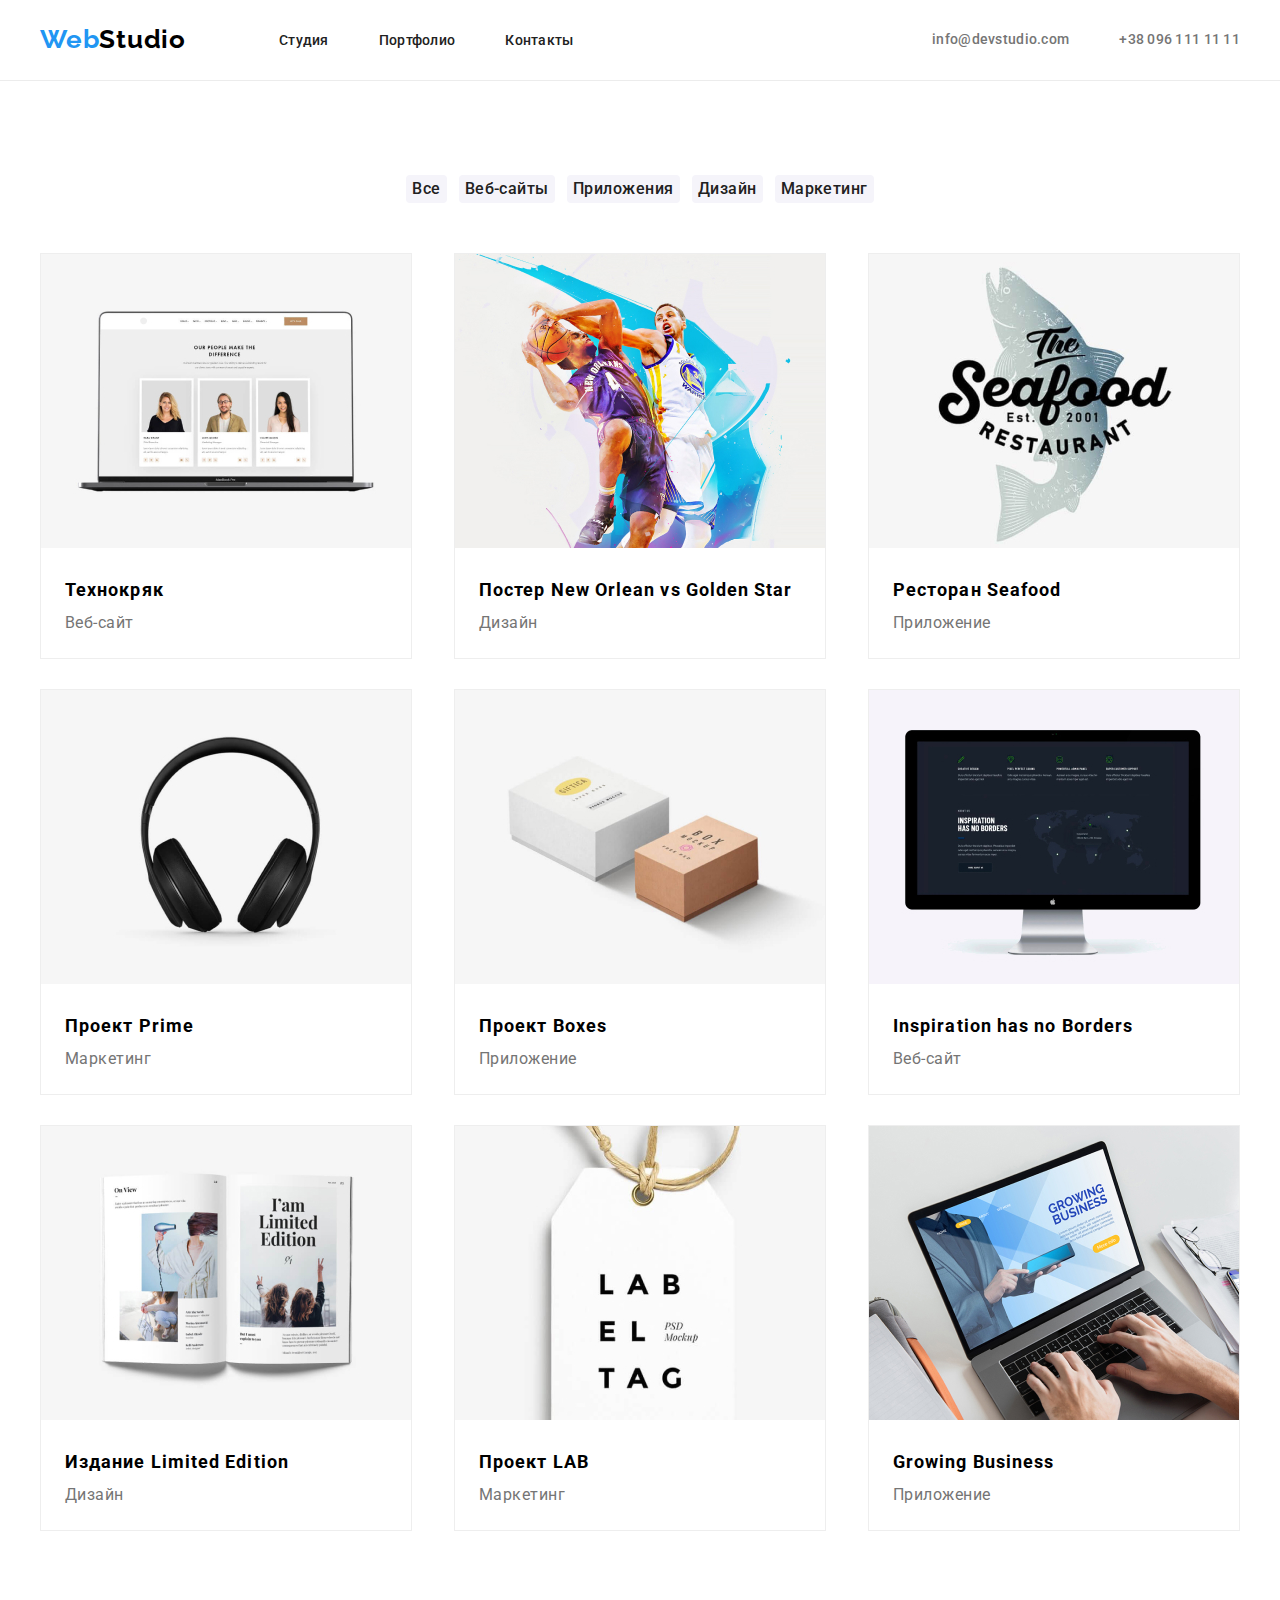
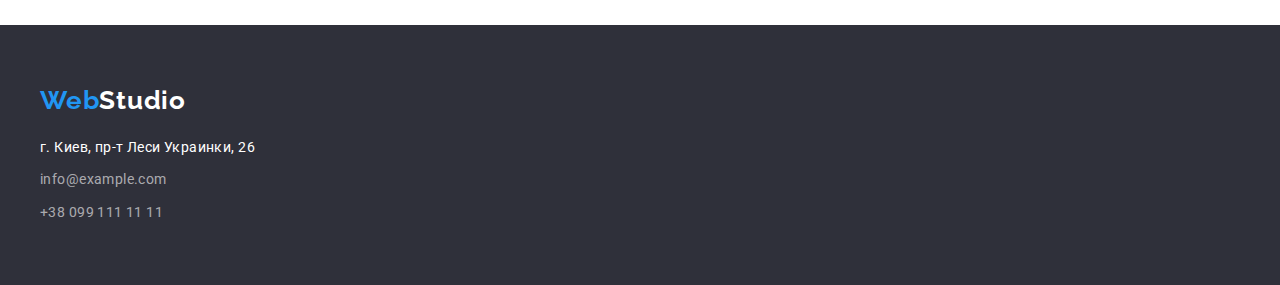
==== commit 1f00e3e6: "Update portfolio.html" ====
--- a/portfolio.html
+++ b/portfolio.html
@@ -28,80 +28,81 @@
         </div>
     </header>
     <main class="main-container">
-        <div class="container">
             <section class="section filters">
-                <ul class="bottoms">
-                    <li><button class="filters-btn" type="button">Все</button></li>
-                    <li><button class="filters-btn" type="button">Веб-сайты</button></li>
-                    <li><button class="filters-btn" type="button">Приложения</button></li>
-                    <li><button class="filters-btn" type="button">Дизайн</button></li>
-                    <li><button class="filters-btn" type="button">Маркетинг</button></li>
-                </ul>
-                <ul class="wrap-box">
-                    <li>
-                        <img src="./images/img_1.jpg" width="370" height="294">
-                        <div class="more-info">
-                            <h3 class="project-text">Технокряк</h3>
-                            <p class="project-text-p">Веб-сайт</p>
-                        </div>
-                    </li>
-                    <li>
-                        <img src="./images/img_2.jpg" width="370" height="294">
-                        <div class="more-info">
-                            <h3 class="project-text">Постер New Orlean vs Golden Star</h3>
-                            <p class="project-text-p">Дизайн</p>
-                        </div>
-                    </li>
-                    <li>
-                        <img src="./images/img_3.jpg" width="370" height="294">
-                        <div class="more-info">
-                            <h3 class="project-text">Ресторан Seafood</h3>
-                            <p class="project-text-p">Приложение</p>
-                        </div>
-                    </li>
-                    <li>
-                        <img src="./images/img_4.jpg" width="370" height="294">
-                        <div class="more-info">
-                            <h3 class="project-text">Проект Prime</h3>
-                            <p class="project-text-p">Маркетинг</p>
-                        </div>
-                    </li>
-                    <li>
-                        <img src="./images/img_5.jpg" width="370" height="294">
-                        <div class="more-info">
-                            <h3 class="project-text">Проект Boxes</h3>
-                            <p class="project-text-p">Приложение</p>
-                        </div>
-                    </li>
-                    <li>
-                        <img src="./images/img_6.jpg" width="370" height="294">
-                        <div class="more-info">
-                            <h3 class="project-text">Inspiration has no Borders</h3>
-                            <p class="project-text-p">Веб-сайт</p>
-                        </div>
-                    </li>
-                    <li>
-                        <img src="./images/img_7.jpg" width="370" height="294">
-                        <div class="more-info">
-                            <h3 class="project-text">Издание Limited Edition</h3>
-                            <p class="project-text-p">Дизайн</p>
-                        </div>
-                    </li>
-                    <li>
-                        <img src="./images/img_8.jpg" width="370" height="294">
-                        <div class="more-info">
-                            <h3 class="project-text">Проект LAB</h3>
-                            <p class="project-text-p">Маркетинг</p>
-                        </div>
-                    </li>
-                    <li>
-                        <img src="./images/img_9.jpg" width="370" height="294">
-                        <div class="more-info">
-                            <h3 class="project-text">Growing Business</h3>
-                            <p class="project-text-p">Приложение</p>
-                        </div>
-                    </li>
-                </ul>
+                <div class="container">
+                    <ul class="bottoms">
+                        <li><button class="filters-btn" type="button">Все</button></li>
+                        <li><button class="filters-btn" type="button">Веб-сайты</button></li>
+                        <li><button class="filters-btn" type="button">Приложения</button></li>
+                        <li><button class="filters-btn" type="button">Дизайн</button></li>
+                        <li><button class="filters-btn" type="button">Маркетинг</button></li>
+                    </ul>
+                    <ul class="wrap-box">
+                        <li>
+                            <img src="./images/img_1.jpg" width="370" height="294">
+                            <div class="more-info">
+                                <h3 class="project-text">Технокряк</h3>
+                                <p class="project-text-p">Веб-сайт</p>
+                            </div>
+                        </li>
+                        <li>
+                            <img src="./images/img_2.jpg" width="370" height="294">
+                            <div class="more-info">
+                                <h3 class="project-text">Постер New Orlean vs Golden Star</h3>
+                                <p class="project-text-p">Дизайн</p>
+                            </div>
+                        </li>
+                        <li>
+                            <img src="./images/img_3.jpg" width="370" height="294">
+                            <div class="more-info">
+                                <h3 class="project-text">Ресторан Seafood</h3>
+                                <p class="project-text-p">Приложение</p>
+                            </div>
+                        </li>
+                        <li>
+                            <img src="./images/img_4.jpg" width="370" height="294">
+                            <div class="more-info">
+                                <h3 class="project-text">Проект Prime</h3>
+                                <p class="project-text-p">Маркетинг</p>
+                            </div>
+                        </li>
+                        <li>
+                            <img src="./images/img_5.jpg" width="370" height="294">
+                            <div class="more-info">
+                                <h3 class="project-text">Проект Boxes</h3>
+                                <p class="project-text-p">Приложение</p>
+                            </div>
+                        </li>
+                        <li>
+                            <img src="./images/img_6.jpg" width="370" height="294">
+                            <div class="more-info">
+                                <h3 class="project-text">Inspiration has no Borders</h3>
+                                <p class="project-text-p">Веб-сайт</p>
+                            </div>
+                        </li>
+                        <li>
+                            <img src="./images/img_7.jpg" width="370" height="294">
+                            <div class="more-info">
+                                <h3 class="project-text">Издание Limited Edition</h3>
+                                <p class="project-text-p">Дизайн</p>
+                            </div>
+                        </li>
+                        <li>
+                            <img src="./images/img_8.jpg" width="370" height="294">
+                            <div class="more-info">
+                                <h3 class="project-text">Проект LAB</h3>
+                                <p class="project-text-p">Маркетинг</p>
+                            </div>
+                        </li>
+                        <li>
+                            <img src="./images/img_9.jpg" width="370" height="294">
+                            <div class="more-info">
+                                <h3 class="project-text">Growing Business</h3>
+                                <p class="project-text-p">Приложение</p>
+                            </div>
+                        </li>
+                    </ul>
+                </div>
             </section>
         </div>
     </main>
--- a/css/styles.css
+++ b/css/styles.css
@@ -61,6 +61,10 @@
     background: white;
 }
 
+.test {
+    border-bottom: 1px solid #ECECEC;
+}
+
 .test .container {
     display: flex;
     align-items: center;
@@ -185,6 +189,7 @@
     margin-top: 30px;
     border: none;
     border-radius: 4px;
+    cursor: pointer;
 }
 
 .section {
@@ -233,6 +238,82 @@
     padding-top: 94px;
 }
 
+.main-container {
+    background: white;
+}
+
+.filters {
+    padding-top: 94px;
+    text-align: center;
+}
+
+.bottoms {
+    margin-bottom: 50px;
+}
+
+.bottoms li {
+    display: inline-flex;
+    margin-right: 8px;
+}
+
+.bottoms li:last-child {
+    margin-right: 0;
+}
+
+.filters-btn {
+    font-family: 'Roboto', sans-serif;
+    background: #F5F4FA;
+    cursor: pointer;
+    border: none;
+    border-radius: 4px;
+    font-style: normal;
+    font-weight: 500;
+    font-size: 16px;
+    line-height: 1.62;
+    letter-spacing: 0.03em;
+    color: #212121;
+}
+
+.filters-btn:hover {
+    background: #2196F3;
+    color: white;
+    box-shadow: 0px 3px 1px rgba(0, 0, 0, 0.1), 0px 1px 2px rgba(0, 0, 0, 0.08), 0px 2px 2px rgba(0, 0, 0, 0.12);
+}
+
+.wrap-box {
+    display: flex;
+    flex-wrap: wrap;
+    justify-content: space-between;
+}
+
+.wrap-box li {
+    border: 1px solid #EEEEEE;
+    box-sizing: border-box;
+    margin-bottom: 30px;
+}
+
+.wrap-box li:nth-last-child(-n + 3) {
+    margin-bottom: 0;
+}
+
+.more-info {
+    margin: 20px 24px;
+    text-align: start;
+}
+
+.project-text {
+    font-weight: bold;
+    font-size: 18px;
+    line-height: 2;
+    letter-spacing: 0.06em;
+}
+
+.project-text-p {
+    font-size: 16px;
+    line-height: 1.87;
+    color: #757575;
+}
+
 .footer {
     background: #2F303A;
 }
